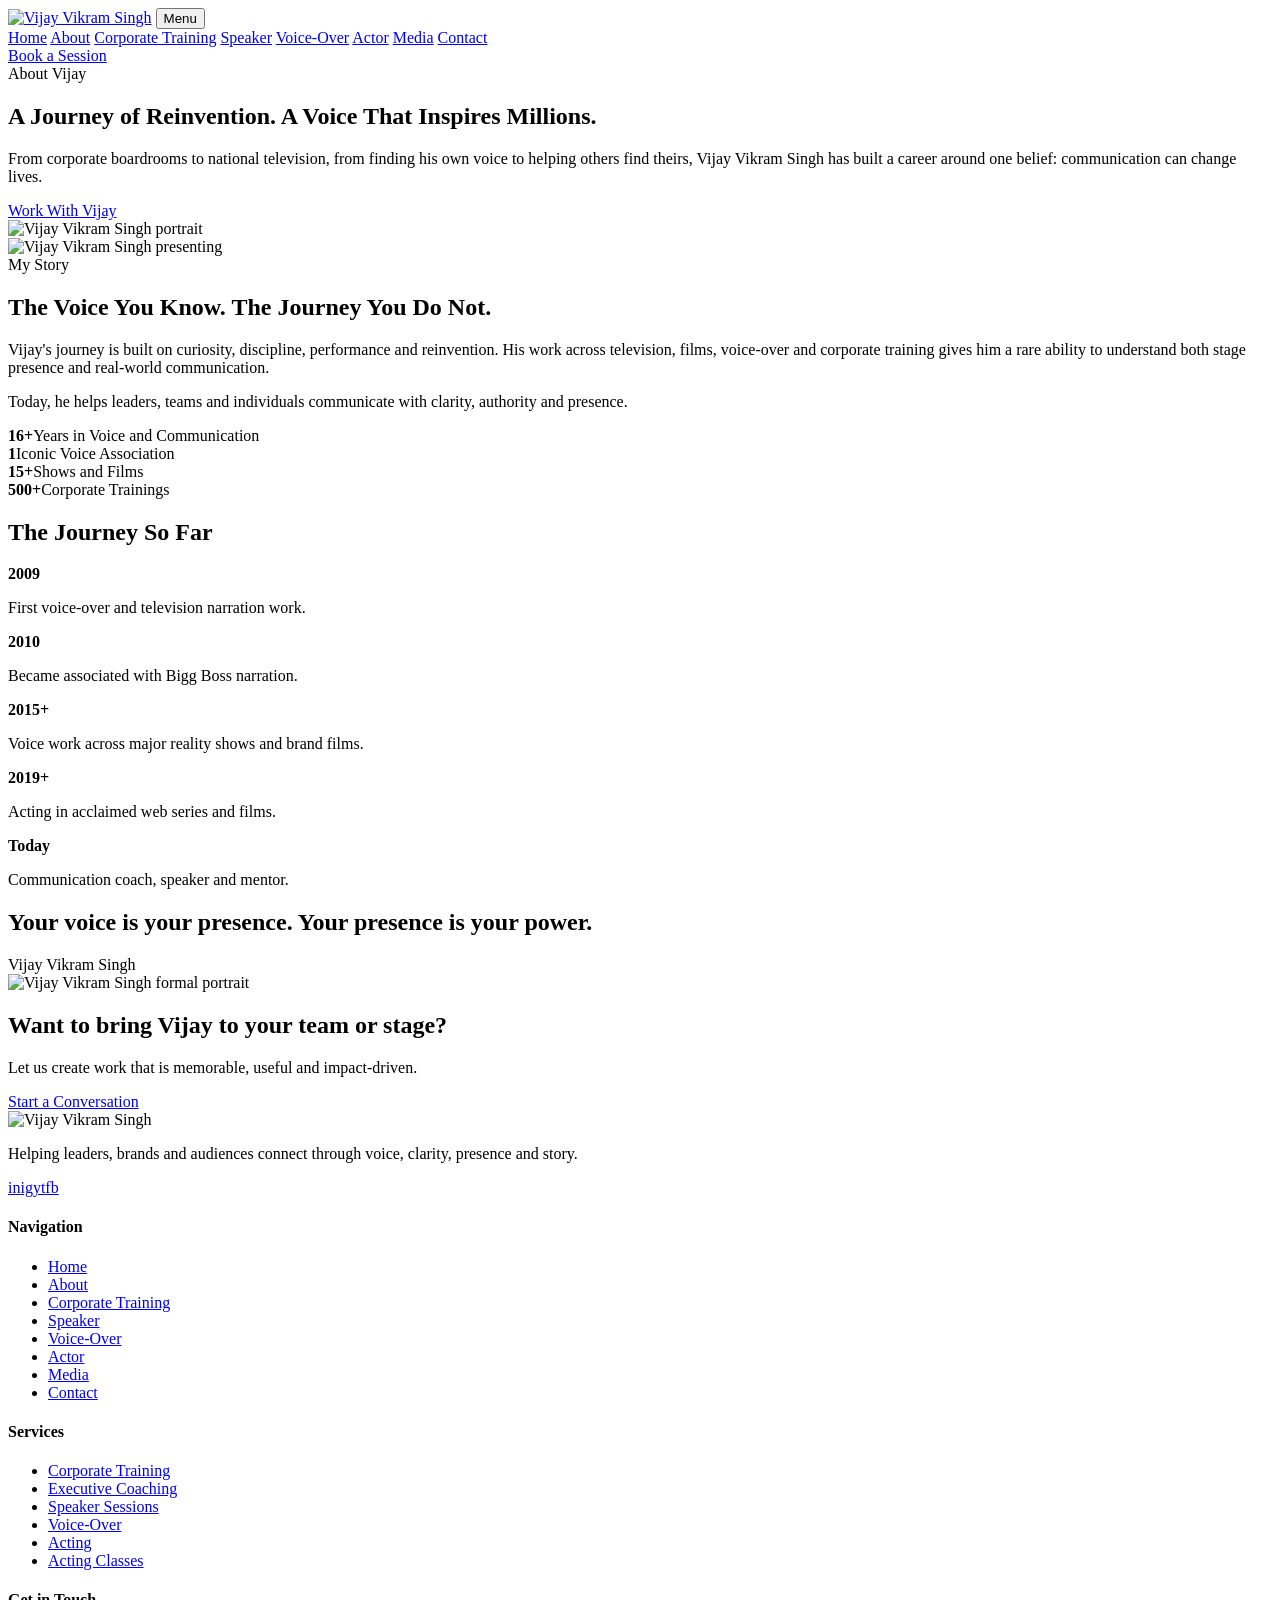
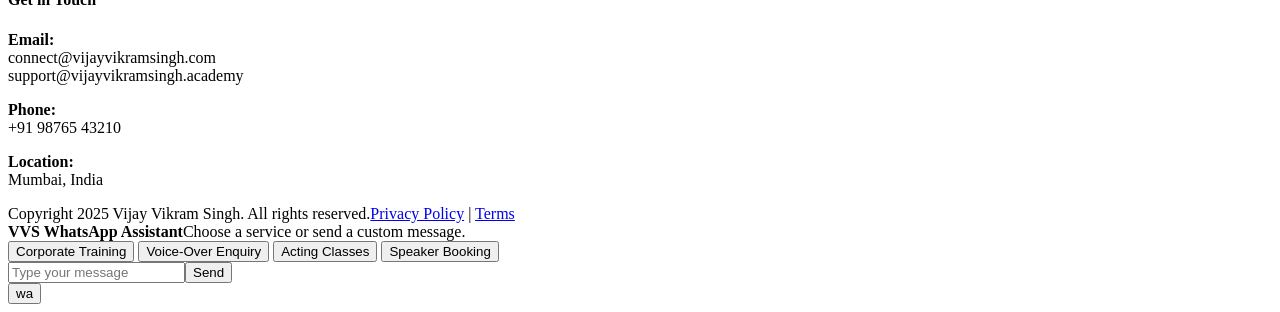
==== about.html @ 53b42861 "Add files via upload" ====
<!doctype html>
<html lang="en">
<head>
  <meta charset="utf-8">
  <meta name="viewport" content="width=device-width, initial-scale=1">
  <title>About Vijay Vikram Singh - Voice, Actor and Communication Coach</title>
  <meta name="description" content="A journey of reinvention, voice, communication and performance.">
  <meta name="theme-color" content="#090909">
  <link rel="preconnect" href="https://fonts.googleapis.com">
  <link rel="preconnect" href="https://fonts.gstatic.com" crossorigin>
  <link href="https://fonts.googleapis.com/css2?family=Inter:wght@400;500;700;800;900&family=Playfair+Display:wght@600;700;800&display=swap" rel="stylesheet">
  <link rel="stylesheet" href="assets/css/styles.css">
  <script type="application/ld+json">
  {
    "@context": "https://schema.org",
    "@type": "Person",
    "name": "Vijay Vikram Singh",
    "url": "https://www.vijayvikramsingh.com/",
    "jobTitle": "Narrator, Actor, Speaker and Communication Coach",
    "sameAs": []
  }
  </script>
</head>
<body>
<header class="site-header">
  <div class="container nav-wrap">
    <a href="index.html" class="logo" aria-label="Vijay Vikram Singh home"><img src="assets/images/logo-vvs.svg" alt="Vijay Vikram Singh"></a>
    <button class="menu-toggle" type="button" aria-label="Open menu">Menu</button>
    <nav class="nav" aria-label="Primary navigation">
      <a href="index.html">Home</a>
<a href="about.html" class="active">About</a>
<a href="training.html">Corporate Training</a>
<a href="speaker.html">Speaker</a>
<a href="voice-over.html">Voice-Over</a>
<a href="Actor.html">Actor</a>
<a href="media.html">Media</a>
<a href="contact.html">Contact</a>
    </nav>
    <a class="header-cta" href="contact.html">Book a Session</a>
  </div>
</header>
<section class="hero">
  <div class="container hero-grid">
    <div class="hero-copy">
      <div class="eyebrow">About Vijay</div>
      <h1>A Journey of Reinvention. <span class="gold">A Voice That Inspires Millions.</span></h1>
      <p>From corporate boardrooms to national television, from finding his own voice to helping others find theirs, Vijay Vikram Singh has built a career around one belief: communication can change lives.</p>
      <div class="cta-row"><a class="btn btn-primary" href="contact.html#leadForm">Work With Vijay</a></div>
    </div>
    <div class="hero-image"><img src="assets/images/hero-vijay.webp" alt="Vijay Vikram Singh portrait"></div>
  </div>
</section>
<section class="ivory"><div class="container split"><div class="card-image"><img src="assets/images/original-presenting.webp" alt="Vijay Vikram Singh presenting"></div><div><div class="eyebrow">My Story</div><h2 class="section-title">The Voice You Know. The Journey You Do Not.</h2><p>Vijay's journey is built on curiosity, discipline, performance and reinvention. His work across television, films, voice-over and corporate training gives him a rare ability to understand both stage presence and real-world communication.</p><p>Today, he helps leaders, teams and individuals communicate with clarity, authority and presence.</p></div></div></section>
<section class="stats"><div class="container stat-grid"><div class="stat"><strong>16+</strong><span>Years in Voice and Communication</span></div><div class="stat"><strong>1</strong><span>Iconic Voice Association</span></div><div class="stat"><strong>15+</strong><span>Shows and Films</span></div><div class="stat"><strong>500+</strong><span>Corporate Trainings</span></div></div></section>
<section class="ivory timeline"><div class="container"><div class="section-head"><h2 class="section-title">The Journey So Far</h2></div><div class="timeline-row"><div class="timeline-item"><strong>2009</strong><p>First voice-over and television narration work.</p></div><div class="timeline-item"><strong>2010</strong><p>Became associated with Bigg Boss narration.</p></div><div class="timeline-item"><strong>2015+</strong><p>Voice work across major reality shows and brand films.</p></div><div class="timeline-item"><strong>2019+</strong><p>Acting in acclaimed web series and films.</p></div><div class="timeline-item"><strong>Today</strong><p>Communication coach, speaker and mentor.</p></div></div></div></section>
<section class="dark"><div class="container split"><div><h2 class="section-title">Your voice is your presence. Your presence is your power.</h2><div class="signature">Vijay Vikram Singh</div></div><div class="card-image"><img src="assets/images/original-formal.webp" alt="Vijay Vikram Singh formal portrait"></div></div></section>
<section class="banner-cta"><div class="container banner-inner"><div><h2>Want to bring Vijay to your team or stage?</h2><p>Let us create work that is memorable, useful and impact-driven.</p></div><a class="btn btn-primary" href="contact.html#leadForm">Start a Conversation</a></div></section>
<footer class="footer">
  <div class="container footer-grid">
    <div>
      <img src="assets/images/logo-vvs.svg" alt="Vijay Vikram Singh" style="width:240px">
      <p>Helping leaders, brands and audiences connect through voice, clarity, presence and story.</p>
      <div class="socials">
        <a href="#" aria-label="LinkedIn">in</a><a href="#" aria-label="Instagram">ig</a><a href="#" aria-label="YouTube">yt</a><a href="#" aria-label="Facebook">fb</a>
      </div>
    </div>
    <div>
      <h4>Navigation</h4>
      <ul><li><a href="index.html">Home</a></li><li><a href="about.html">About</a></li><li><a href="training.html">Corporate Training</a></li><li><a href="speaker.html">Speaker</a></li><li><a href="voice-over.html">Voice-Over</a></li><li><a href="Actor.html">Actor</a></li><li><a href="media.html">Media</a></li><li><a href="contact.html">Contact</a></li></ul>
    </div>
    <div>
      <h4>Services</h4>
      <ul><li><a href="training.html">Corporate Training</a></li><li><a href="contact.html#leadForm">Executive Coaching</a></li><li><a href="speaker.html">Speaker Sessions</a></li><li><a href="voice-over.html">Voice-Over</a></li><li><a href="Actor.html">Acting</a></li><li><a href="contact.html#leadForm">Acting Classes</a></li></ul>
    </div>
    <div>
      <h4>Get in Touch</h4>
      <p><strong>Email:</strong><br>connect@vijayvikramsingh.com<br>support@vijayvikramsingh.academy</p>
      <p><strong>Phone:</strong><br>+91 98765 43210</p>
      <p><strong>Location:</strong><br>Mumbai, India</p>
    </div>
  </div>
  <div class="container footer-bottom"><span>Copyright 2025 Vijay Vikram Singh. All rights reserved.</span><span><a href="#">Privacy Policy</a> | <a href="#">Terms</a></span></div>
</footer>
<div class="whatsapp-bot" id="whatsappBot">
  <div class="bot-panel">
    <div class="bot-head"><strong>VVS WhatsApp Assistant</strong><span>Choose a service or send a custom message.</span></div>
    <div class="bot-body">
      <button class="bot-option" data-message="Hi, I want to enquire about Corporate Training with Vijay Vikram Singh.">Corporate Training</button>
      <button class="bot-option" data-message="Hi, I want to enquire about Voice-Over work with Vijay Vikram Singh.">Voice-Over Enquiry</button>
      <button class="bot-option" data-message="Hi, I want to enquire about Acting Classes with Vijay Vikram Singh.">Acting Classes</button>
      <button class="bot-option" data-message="Hi, I want to invite Vijay Vikram Singh as a speaker.">Speaker Booking</button>
      <div class="bot-input"><input id="botMessage" type="text" placeholder="Type your message"><button class="btn btn-primary" id="botSend" type="button">Send</button></div>
    </div>
  </div>
  <button class="bot-float" type="button" aria-label="Open WhatsApp assistant">wa</button>
</div>
<script src="assets/js/main.js"></script>
</body>
</html>
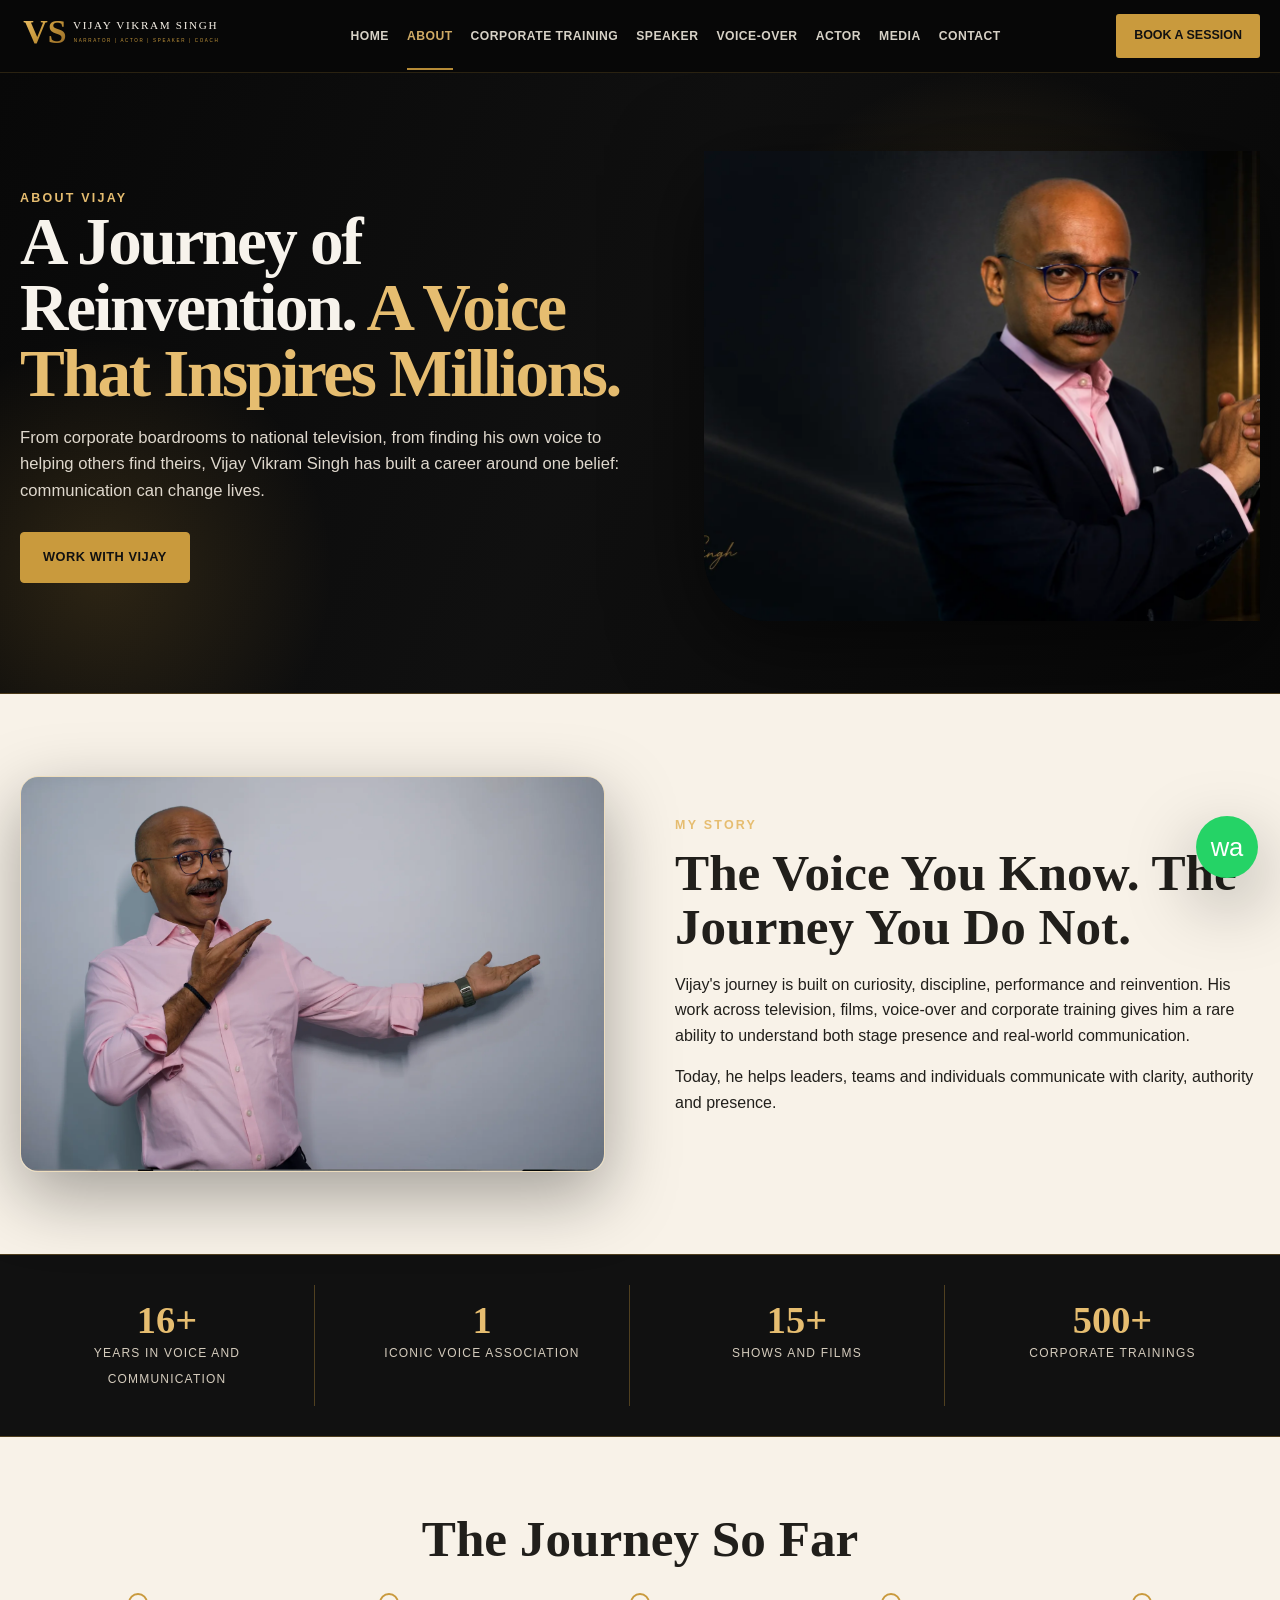
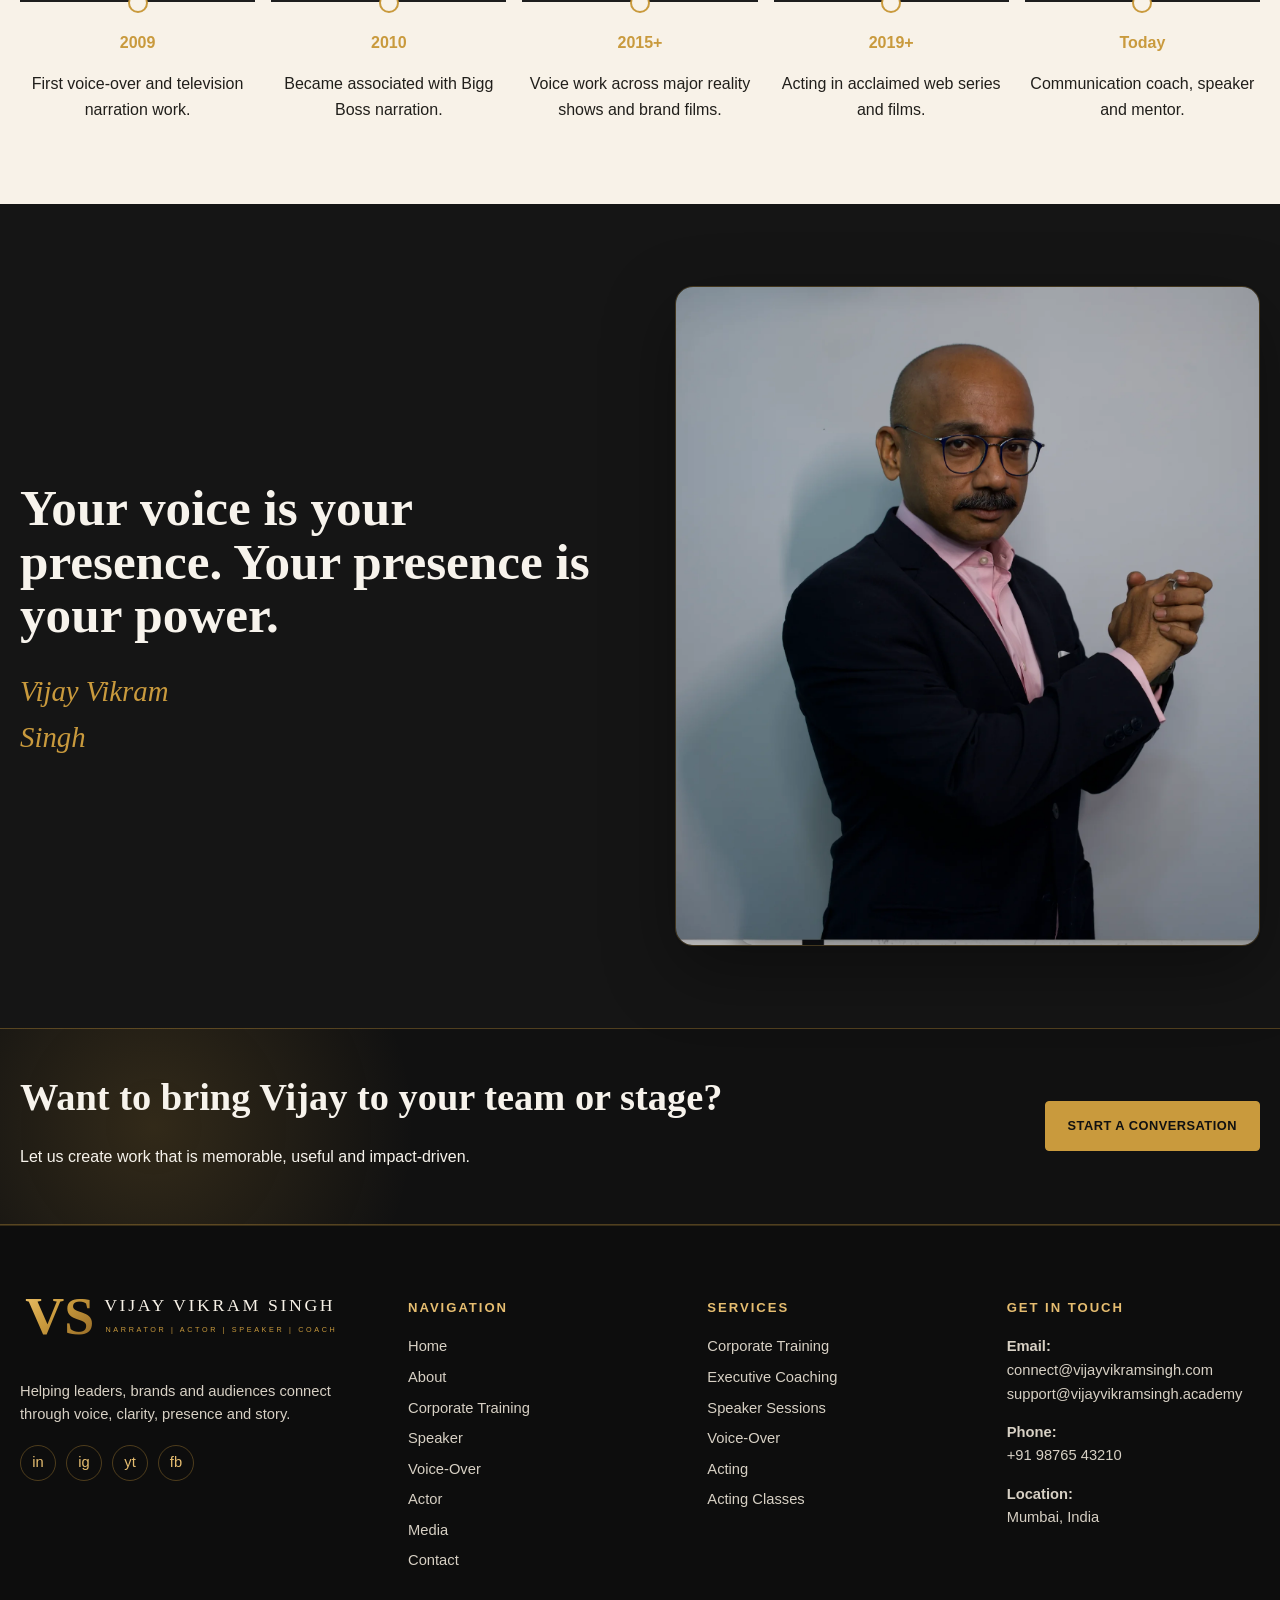
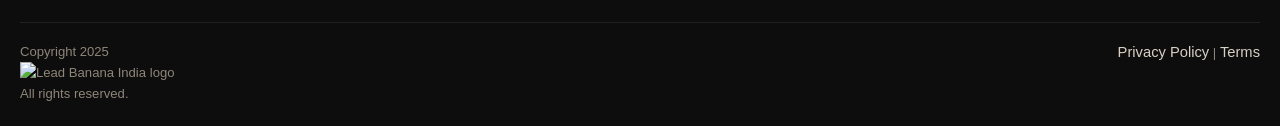
==== commit f05922fd: "Add files via upload" ====
--- a/about.html
+++ b/about.html
@@ -9,6 +9,7 @@
   <link rel="preconnect" href="https://fonts.googleapis.com">
   <link rel="preconnect" href="https://fonts.gstatic.com" crossorigin>
   <link href="https://fonts.googleapis.com/css2?family=Inter:wght@400;500;700;800;900&family=Playfair+Display:wght@600;700;800&display=swap" rel="stylesheet">
+  <link rel="icon" type="image/svg+xml" href="/assets/images/favicon.svg">
   <link rel="stylesheet" href="assets/css/styles.css">
   <script type="application/ld+json">
   {
@@ -24,7 +25,7 @@
 <body>
 <header class="site-header">
   <div class="container nav-wrap">
-    <a href="index.html" class="logo" aria-label="Vijay Vikram Singh home"><img src="assets/images/logo-vvs.svg" alt="Vijay Vikram Singh"></a>
+    <a href="index.html" class="logo" aria-label="Vijay Vikram Singh home"><img src="/assets/images/logo-vvs.svg" alt="Vijay Vikram Singh logo"></a>
     <button class="menu-toggle" type="button" aria-label="Open menu">Menu</button>
     <nav class="nav" aria-label="Primary navigation">
       <a href="index.html">Home</a>
@@ -58,7 +59,7 @@
 <footer class="footer">
   <div class="container footer-grid">
     <div>
-      <img src="assets/images/logo-vvs.svg" alt="Vijay Vikram Singh" style="width:240px">
+      <img class="footer-logo" src="/assets/images/logo-vvs.svg" alt="Vijay Vikram Singh logo">
       <p>Helping leaders, brands and audiences connect through voice, clarity, presence and story.</p>
       <div class="socials">
         <a href="#" aria-label="LinkedIn">in</a><a href="#" aria-label="Instagram">ig</a><a href="#" aria-label="YouTube">yt</a><a href="#" aria-label="Facebook">fb</a>
@@ -79,7 +80,10 @@
       <p><strong>Location:</strong><br>Mumbai, India</p>
     </div>
   </div>
-  <div class="container footer-bottom"><span>Copyright 2025 Vijay Vikram Singh. All rights reserved.</span><span><a href="#">Privacy Policy</a> | <a href="#">Terms</a></span></div>
+  <div class="container footer-bottom">
+    <span class="copyright-line">Copyright 2025 <img class="lead-banana-logo" src="/assets/images/lead-banana-india-logo.png" alt="Lead Banana India logo"> All rights reserved.</span>
+    <span><a href="#">Privacy Policy</a> | <a href="#">Terms</a></span>
+  </div>
 </footer>
 <div class="whatsapp-bot" id="whatsappBot">
   <div class="bot-panel">
--- a/assets/css/styles.css
+++ b/assets/css/styles.css
@@ -0,0 +1,316 @@
+:root {
+  --black: #090909;
+  --charcoal: #151515;
+  --charcoal-2: #1e1e1e;
+  --gold: #c99a3d;
+  --gold-light: #e6bd70;
+  --ivory: #f8f2e8;
+  --sand: #eadfcd;
+  --muted: #bcb4a7;
+  --text: #f7f3ec;
+  --ink: #211f1b;
+  --line: rgba(201, 154, 61, 0.34);
+  --shadow: 0 24px 70px rgba(0, 0, 0, 0.35);
+  --radius: 18px;
+  --max: 1180px;
+}
+
+* { box-sizing: border-box; }
+html { scroll-behavior: smooth; }
+body {
+  margin: 0;
+  font-family: Inter, Manrope, Arial, sans-serif;
+  color: var(--text);
+  background: var(--black);
+  line-height: 1.6;
+}
+a { color: inherit; text-decoration: none; }
+img { max-width: 100%; display: block; }
+button, input, select, textarea { font: inherit; }
+
+.container { width: min(var(--max), calc(100% - 40px)); margin: 0 auto; }
+.serif { font-family: Playfair Display, Georgia, serif; }
+.gold { color: var(--gold-light); }
+.eyebrow {
+  color: var(--gold-light);
+  text-transform: uppercase;
+  letter-spacing: .18em;
+  font-size: .78rem;
+  font-weight: 800;
+}
+.section-title {
+  font-family: Playfair Display, Georgia, serif;
+  font-size: clamp(2rem, 4vw, 4rem);
+  line-height: 1.05;
+  margin: 10px 0 18px;
+}
+.lead { font-size: 1.05rem; color: #dfd8cd; max-width: 650px; }
+.dark { background: var(--charcoal); }
+.ivory { background: var(--ivory); color: var(--ink); }
+.ivory .lead { color: #575046; }
+.divider { width: 86px; height: 2px; background: var(--gold); margin: 18px 0; }
+
+.site-header {
+  position: sticky;
+  top: 0;
+  z-index: 50;
+  background: rgba(8, 8, 8, .92);
+  backdrop-filter: blur(16px);
+  border-bottom: 1px solid rgba(201, 154, 61, .18);
+}
+.nav-wrap { display: flex; align-items: center; justify-content: space-between; gap: 24px; min-height: 78px; }
+.logo img { width: 230px; height: auto; }
+.nav { display: flex; align-items: center; gap: 22px; font-size: .78rem; font-weight: 800; text-transform: uppercase; letter-spacing: .04em; }
+.nav a { color: #eee8dc; opacity: .9; padding: 28px 0 23px; border-bottom: 2px solid transparent; }
+.nav a:hover, .nav a.active { color: var(--gold-light); border-color: var(--gold); }
+.header-cta { display: inline-flex; align-items: center; gap: 8px; padding: 12px 18px; background: var(--gold); color: #111; font-weight: 900; border-radius: 3px; text-transform: uppercase; font-size: .78rem; }
+.menu-toggle { display: none; background: transparent; color: var(--gold-light); border: 1px solid var(--line); padding: 10px 12px; }
+
+.hero {
+  position: relative;
+  overflow: hidden;
+  background:
+    radial-gradient(circle at 78% 42%, rgba(201,154,61,.22), transparent 25%),
+    linear-gradient(115deg, #080808 0%, #101010 48%, #080808 100%);
+  border-bottom: 1px solid var(--line);
+}
+.hero::before {
+  content: "";
+  position: absolute;
+  inset: 0;
+  background: radial-gradient(circle at 8% 80%, rgba(201,154,61,.18), transparent 18%);
+  pointer-events: none;
+}
+.hero-grid { position: relative; display: grid; grid-template-columns: 1.02fr .98fr; gap: 40px; align-items: center; min-height: 610px; padding: 70px 0 42px; }
+.hero-copy h1 { font-family: Playfair Display, Georgia, serif; font-size: clamp(3rem, 6vw, 6.1rem); line-height: .98; margin: 0 0 18px; letter-spacing: -.03em; }
+.hero-copy p { color: #dfd8cd; max-width: 610px; }
+.hero-image { align-self: end; }
+.hero-image img { width: 100%; border-radius: 0 0 0 70px; filter: drop-shadow(0 24px 45px rgba(0,0,0,.55)); }
+.cta-row { display: flex; gap: 16px; flex-wrap: wrap; margin-top: 28px; }
+.btn { display: inline-flex; align-items: center; gap: 10px; padding: 14px 22px; border-radius: 4px; border: 1px solid var(--gold); text-transform: uppercase; font-weight: 900; letter-spacing: .04em; font-size: .8rem; cursor: pointer; }
+.btn-primary { background: var(--gold); color: #111; }
+.btn-secondary { color: var(--text); background: rgba(0,0,0,.2); }
+.btn-dark { background: #111; color: #fff; }
+
+.recognition { border-top: 1px solid rgba(201,154,61,.25); border-bottom: 1px solid rgba(201,154,61,.25); background: #141414; }
+.recognition .container { display: flex; align-items: center; justify-content: space-between; gap: 28px; min-height: 62px; flex-wrap: wrap; }
+.recognition span { color: var(--gold-light); text-transform: uppercase; letter-spacing: .15em; font-size: .76rem; font-weight: 900; }
+.recognition a, .recognition b { color: #f6efe3; font-family: Playfair Display, Georgia, serif; font-size: 1rem; }
+
+.split { display: grid; grid-template-columns: 1fr 1fr; gap: 70px; align-items: center; padding: 82px 0; }
+.card-image { position: relative; border-radius: var(--radius); overflow: hidden; box-shadow: var(--shadow); border: 1px solid rgba(201,154,61,.25); }
+.card-image.soft { box-shadow: none; border: 0; }
+.signature { width: 220px; margin-top: 26px; color: var(--gold); font-family: Playfair Display, Georgia, serif; font-style: italic; font-size: 1.8rem; }
+
+.service-section { padding: 70px 0; background: #121212; }
+.section-head { text-align: center; margin-bottom: 34px; }
+.cards { display: grid; grid-template-columns: repeat(5, 1fr); gap: 16px; }
+.card {
+  background: #1b1b1b;
+  border: 1px solid var(--line);
+  padding: 26px 20px;
+  border-radius: 8px;
+  min-height: 190px;
+  transition: transform .2s ease, border-color .2s ease;
+}
+.card:hover { transform: translateY(-4px); border-color: var(--gold); }
+.icon { font-size: 2rem; color: var(--gold-light); margin-bottom: 14px; }
+.card h3 { font-family: Playfair Display, Georgia, serif; margin: 0 0 8px; font-size: 1.35rem; }
+.card p { color: #d7d0c4; margin: 0; font-size: .94rem; }
+.card.iv { background: rgba(255,255,255,.65); color: var(--ink); }
+.card.iv p { color: #60584e; }
+
+.stats { padding: 30px 0; background: #111; border-top: 1px solid var(--line); border-bottom: 1px solid var(--line); }
+.stat-grid { display: grid; grid-template-columns: repeat(4, 1fr); gap: 20px; }
+.stat { text-align: center; padding: 16px; border-right: 1px solid var(--line); }
+.stat:last-child { border-right: 0; }
+.stat strong { display: block; color: var(--gold-light); font-family: Playfair Display, Georgia, serif; font-size: 2.4rem; line-height: 1; }
+.stat span { text-transform: uppercase; color: #d5ccbd; font-size: .75rem; letter-spacing: .1em; }
+
+.media-grid { display: grid; grid-template-columns: repeat(3, 1fr); gap: 20px; }
+.video-card, .resource-card, .testimonial {
+  border: 1px solid var(--line);
+  border-radius: 10px;
+  padding: 24px;
+  background: rgba(20,20,20,.92);
+}
+.video-thumb { height: 160px; border-radius: 9px; background: linear-gradient(135deg, #1b1b1b, #5d3b13); display: flex; align-items: center; justify-content: center; color: var(--gold-light); font-size: 2.8rem; margin-bottom: 12px; }
+.testimonials { padding: 65px 0; }
+.test-grid { display: grid; grid-template-columns: repeat(3, 1fr); gap: 20px; }
+.quote { color: var(--gold-light); font-size: 2.4rem; line-height: .7; }
+
+.banner-cta { padding: 38px 0; background: radial-gradient(circle at 12% 50%, rgba(201,154,61,.18), transparent 23%), #111; border-top: 1px solid var(--line); border-bottom: 1px solid var(--line); }
+.banner-inner { display: flex; justify-content: space-between; gap: 24px; align-items: center; }
+.banner-inner h2 { font-family: Playfair Display, Georgia, serif; font-size: clamp(1.8rem, 3vw, 3.2rem); margin: 0; }
+
+.footer { background: #0d0d0d; border-top: 1px solid rgba(201,154,61,.22); padding: 54px 0 22px; }
+.footer-grid { display: grid; grid-template-columns: 1.35fr 1fr 1fr 1fr; gap: 46px; }
+.footer h4 { color: var(--gold-light); text-transform: uppercase; letter-spacing: .15em; font-size: .82rem; }
+.footer a, .footer p, .footer li { color: #d7d0c4; font-size: .92rem; }
+.footer ul { list-style: none; padding: 0; margin: 0; }
+.footer li { margin: 7px 0; }
+.socials { display: flex; gap: 10px; margin-top: 18px; }
+.socials a { width: 36px; height: 36px; display: grid; place-items: center; border-radius: 999px; border: 1px solid var(--line); color: var(--gold-light); }
+.footer-bottom { border-top: 1px solid rgba(255,255,255,.08); margin-top: 42px; padding-top: 18px; display: flex; justify-content: space-between; color: #8e8679; font-size: .82rem; }
+
+.timeline { padding: 65px 0; }
+.timeline-row { display: grid; grid-template-columns: repeat(5, 1fr); gap: 16px; position: relative; }
+.timeline-item { text-align: center; padding-top: 28px; border-top: 2px solid #1e1e1e; position: relative; }
+.timeline-item::before { content: ""; width: 16px; height: 16px; border: 2px solid var(--gold); border-radius: 50%; background: var(--ivory); position: absolute; top: -9px; left: 50%; transform: translateX(-50%); }
+.timeline-item strong { color: var(--gold); display: block; }
+
+.form-section { padding: 70px 0; }
+.contact-layout { display: grid; grid-template-columns: minmax(0, 1.7fr) .8fr; gap: 28px; }
+.form-card { background: rgba(255,255,255,.76); border: 1px solid rgba(201,154,61,.35); border-radius: 12px; padding: 30px; color: var(--ink); }
+.form-grid { display: grid; grid-template-columns: repeat(3, 1fr); gap: 18px; }
+.field-full { grid-column: 1 / -1; }
+label { display: block; font-weight: 800; font-size: .82rem; margin-bottom: 6px; color: #332c22; }
+input, select, textarea {
+  width: 100%;
+  border: 1px solid rgba(201,154,61,.35);
+  border-radius: 6px;
+  padding: 12px 13px;
+  background: rgba(255,255,255,.82);
+  color: #191919;
+  outline: none;
+}
+input:focus, select:focus, textarea:focus { border-color: var(--gold); box-shadow: 0 0 0 3px rgba(201,154,61,.14); }
+textarea { min-height: 120px; resize: vertical; }
+.checks { display: grid; grid-template-columns: repeat(4, 1fr); gap: 12px; margin: 18px 0; }
+.checks label { display: flex; gap: 8px; align-items: center; font-weight: 700; }
+.checks input { width: auto; }
+.contact-card { background: #161616; border: 1px solid var(--line); border-radius: 12px; padding: 30px; height: fit-content; }
+.contact-item { padding: 18px 0; border-bottom: 1px solid rgba(255,255,255,.08); }
+.contact-item:last-child { border-bottom: 0; }
+.contact-item strong { color: var(--gold-light); display: block; font-family: Playfair Display, Georgia, serif; font-size: 1.4rem; }
+.form-note { margin-top: 12px; color: #685f55; font-size: .88rem; }
+.status { margin-top: 14px; font-weight: 800; color: #0d5a24; }
+
+.service-strip { background: #111; border-top: 1px solid var(--line); border-bottom: 1px solid var(--line); }
+.service-strip .container { display: flex; justify-content: space-between; gap: 14px; flex-wrap: wrap; padding: 13px 0; }
+.service-strip a { color: #dfd6c8; font-size: .86rem; text-transform: uppercase; letter-spacing: .04em; }
+
+.whatsapp-bot { position: fixed; right: 22px; bottom: 22px; z-index: 80; }
+.bot-panel { display: none; width: min(350px, calc(100vw - 40px)); background: #141414; border: 1px solid var(--line); border-radius: 16px; box-shadow: var(--shadow); overflow: hidden; margin-bottom: 12px; }
+.bot-panel.open { display: block; }
+.bot-head { padding: 18px; background: linear-gradient(135deg, #111, #33230d); border-bottom: 1px solid var(--line); }
+.bot-head strong { display: block; color: var(--gold-light); }
+.bot-body { padding: 16px; }
+.bot-option { width: 100%; display: block; text-align: left; margin: 8px 0; border: 1px solid var(--line); background: #1d1d1d; color: #fff; padding: 12px; border-radius: 10px; cursor: pointer; }
+.bot-input { display: flex; gap: 8px; margin-top: 12px; }
+.bot-input input { background: #fff; }
+.bot-float { width: 62px; height: 62px; border-radius: 999px; border: 0; background: #25d366; color: #fff; font-size: 1.6rem; box-shadow: var(--shadow); cursor: pointer; }
+
+@media (max-width: 1040px) {
+  .nav { display: none; position: absolute; left: 0; right: 0; top: 78px; background: #090909; padding: 18px 26px; flex-direction: column; align-items: flex-start; border-bottom: 1px solid var(--line); }
+  .nav.open { display: flex; }
+  .nav a { padding: 8px 0; }
+  .menu-toggle { display: block; }
+  .header-cta { display: none; }
+  .hero-grid, .split, .contact-layout { grid-template-columns: 1fr; }
+  .hero-grid { padding-top: 42px; }
+  .hero-image { max-width: 760px; margin: 0 auto; }
+  .cards { grid-template-columns: repeat(2, 1fr); }
+  .media-grid, .test-grid { grid-template-columns: 1fr; }
+  .footer-grid { grid-template-columns: repeat(2, 1fr); }
+  .form-grid { grid-template-columns: 1fr 1fr; }
+}
+@media (max-width: 700px) {
+  .container { width: min(100% - 26px, var(--max)); }
+  .logo img { width: 190px; }
+  .hero-copy h1 { font-size: 3rem; }
+  .cards, .stat-grid, .timeline-row, .footer-grid, .form-grid, .checks { grid-template-columns: 1fr; }
+  .stat { border-right: 0; border-bottom: 1px solid var(--line); }
+  .banner-inner { flex-direction: column; align-items: flex-start; }
+  .footer-bottom { flex-direction: column; gap: 10px; }
+}
+
+/* Desktop layout refinement - added after screenshot review */
+@media (min-width: 1041px) {
+  :root { --max: 1320px; }
+
+  .site-header .nav-wrap {
+    min-height: 72px;
+  }
+
+  .logo img {
+    width: 215px;
+  }
+
+  .nav {
+    gap: 18px;
+    font-size: .76rem;
+  }
+
+  .nav a {
+    padding: 25px 0 21px;
+  }
+
+  .hero {
+    min-height: auto;
+  }
+
+  .hero-grid {
+    grid-template-columns: minmax(590px, 1.05fr) minmax(500px, .95fr);
+    gap: 70px;
+    min-height: 620px;
+    padding: 64px 0 58px;
+    align-items: center;
+  }
+
+  .hero-copy {
+    max-width: 760px;
+  }
+
+  .hero-copy h1 {
+    font-size: clamp(4.2rem, 5vw, 5.35rem);
+    line-height: .98;
+    max-width: 760px;
+    letter-spacing: -.035em;
+  }
+
+  .hero-copy p {
+    max-width: 620px;
+    font-size: 1.04rem;
+  }
+
+  .hero-image {
+    align-self: center;
+    justify-self: end;
+    width: 100%;
+  }
+
+  .hero-image img {
+    width: min(100%, 640px);
+    height: 470px;
+    object-fit: cover;
+    object-position: 68% center;
+    border-radius: 0 0 0 64px;
+  }
+}
+
+@media (min-width: 1041px) and (max-width: 1240px) {
+  :root { --max: 1120px; }
+
+  .hero-grid {
+    grid-template-columns: 1fr .9fr;
+    gap: 42px;
+  }
+
+  .hero-copy h1 {
+    font-size: clamp(3.6rem, 4.5vw, 4.45rem);
+  }
+
+  .hero-image img {
+    height: 420px;
+  }
+
+  .nav {
+    gap: 13px;
+    font-size: .70rem;
+  }
+
+  .logo img {
+    width: 190px;
+  }
+}
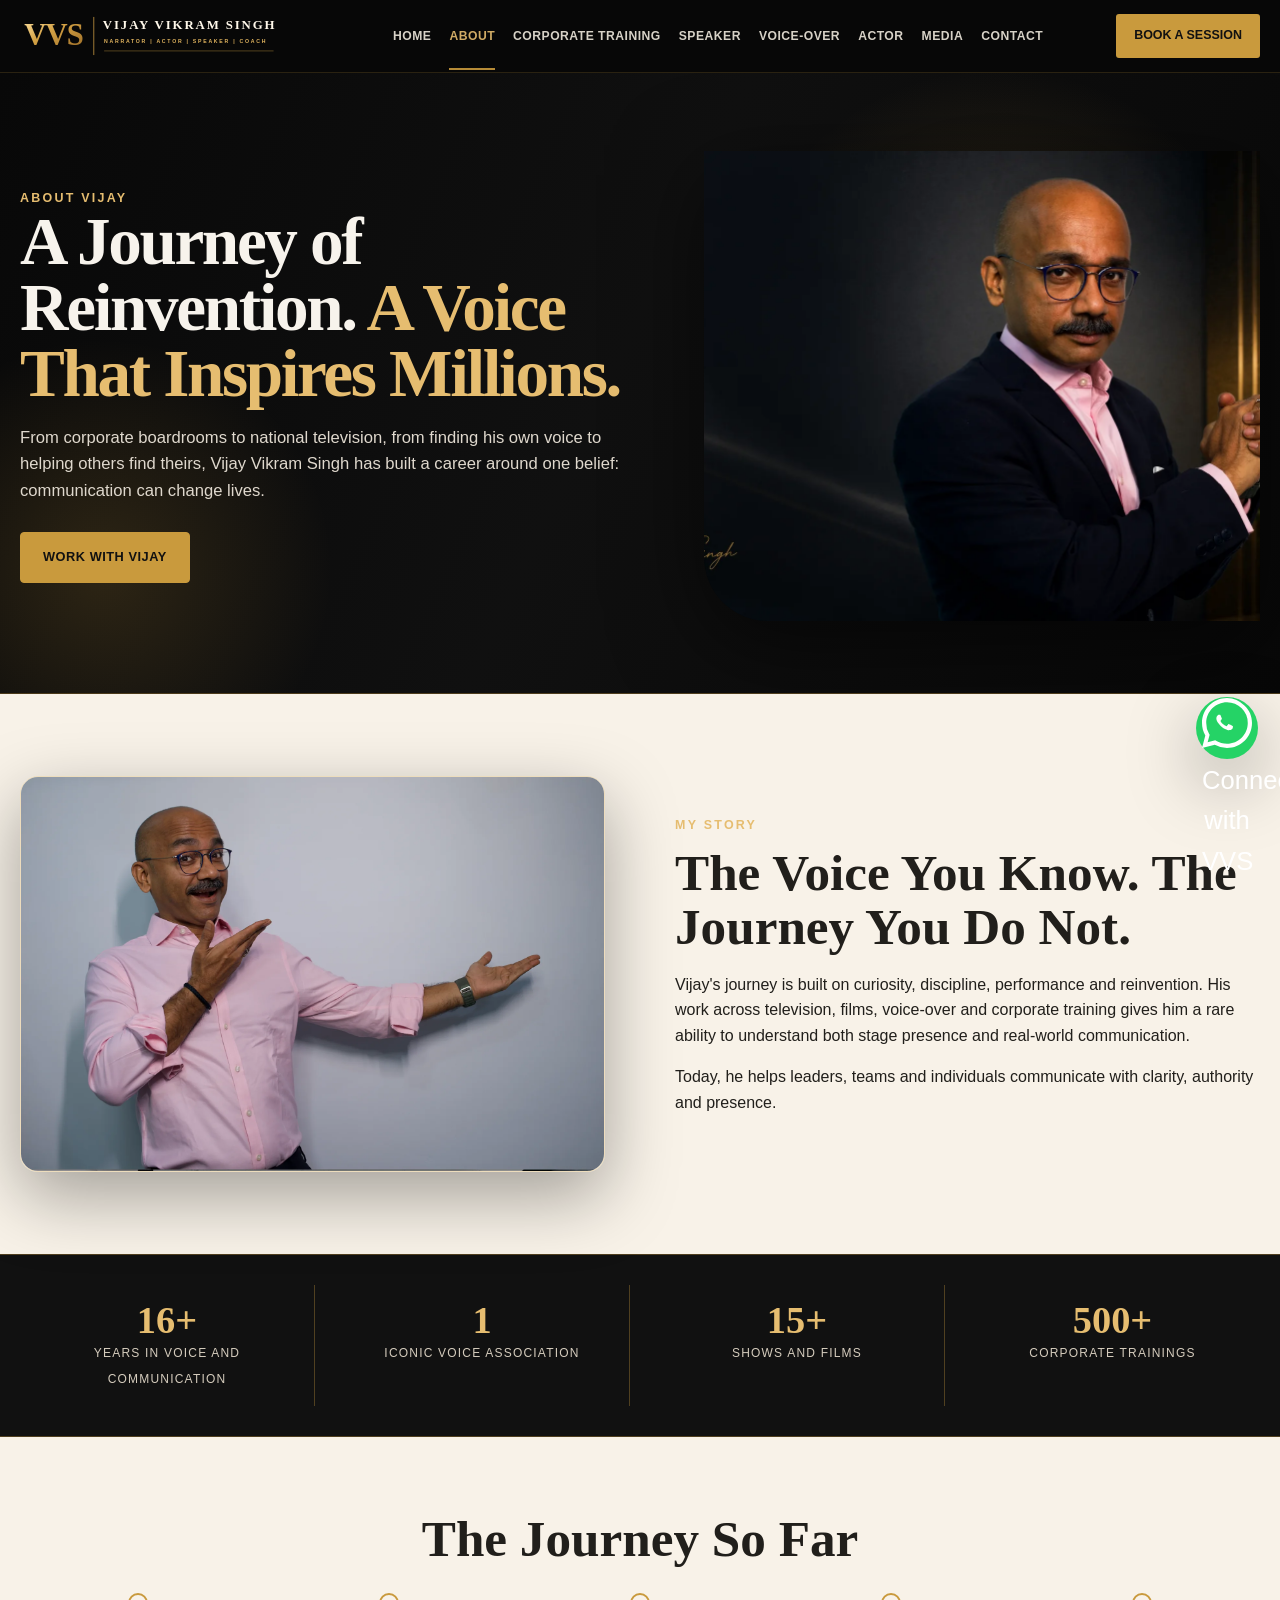
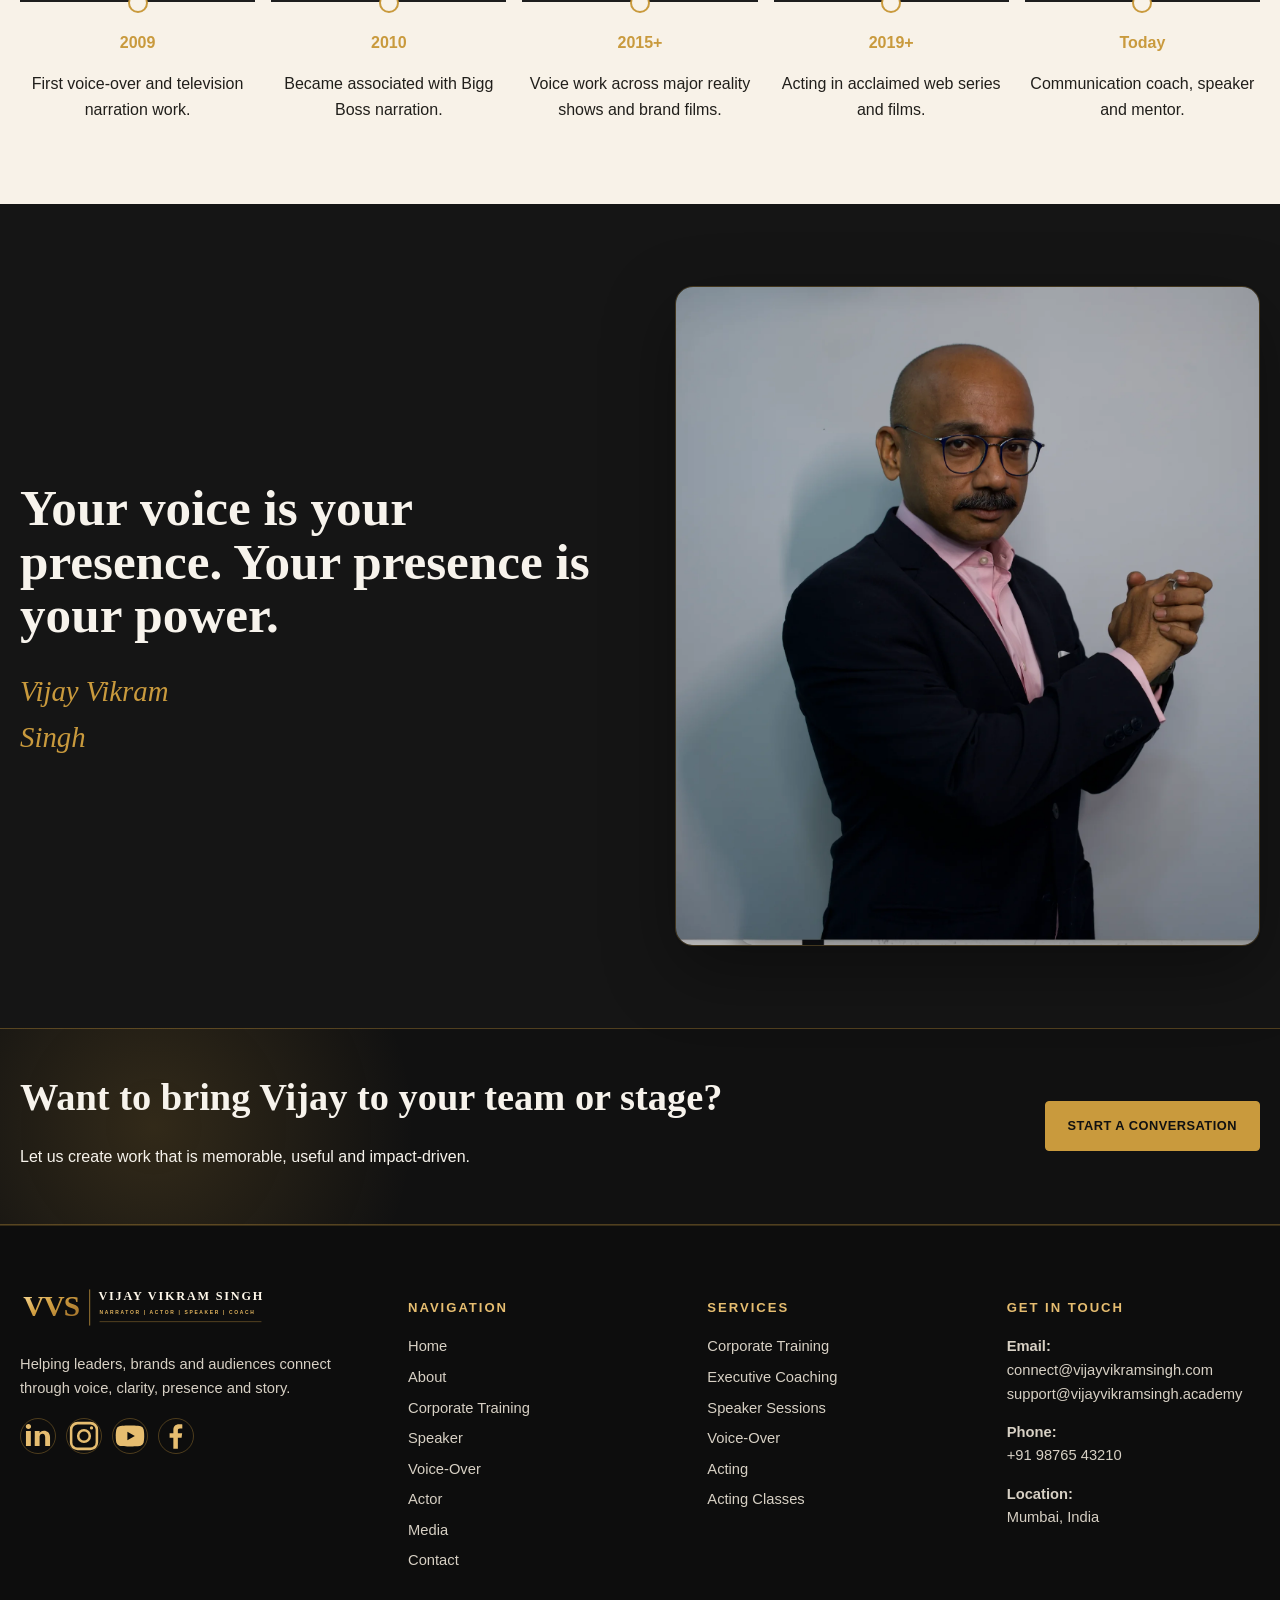
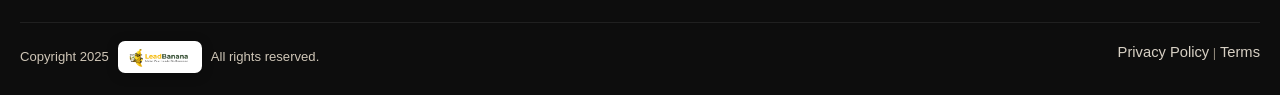
==== commit de3e2284: "Add files via upload" ====
--- a/about.html
+++ b/about.html
@@ -61,9 +61,13 @@
     <div>
       <img class="footer-logo" src="/assets/images/logo-vvs.svg" alt="Vijay Vikram Singh logo">
       <p>Helping leaders, brands and audiences connect through voice, clarity, presence and story.</p>
-      <div class="socials">
-        <a href="#" aria-label="LinkedIn">in</a><a href="#" aria-label="Instagram">ig</a><a href="#" aria-label="YouTube">yt</a><a href="#" aria-label="Facebook">fb</a>
-      </div>
+      
+<div class="socials">
+  <a href="#" aria-label="LinkedIn" title="LinkedIn"><svg viewBox="0 0 24 24" aria-hidden="true"><path d="M6.94 8.5V19H3.5V8.5h3.44ZM5.22 7.06c-1.1 0-1.84-.77-1.84-1.73 0-.98.76-1.73 1.88-1.73s1.83.75 1.85 1.73c0 .96-.74 1.73-1.89 1.73Zm15.28 5.52V19h-3.43v-6.03c0-1.52-.54-2.56-1.9-2.56-1.03 0-1.65.7-1.92 1.38-.1.24-.12.58-.12.92V19H9.7s.05-9.57 0-10.5h3.43v1.49c.46-.7 1.28-1.69 3.11-1.69 2.27 0 4.26 1.48 4.26 4.67Z" fill="currentColor"/></svg></a>
+  <a href="#" aria-label="Instagram" title="Instagram"><svg viewBox="0 0 24 24" aria-hidden="true"><path d="M7.5 2h9A5.5 5.5 0 0 1 22 7.5v9a5.5 5.5 0 0 1-5.5 5.5h-9A5.5 5.5 0 0 1 2 16.5v-9A5.5 5.5 0 0 1 7.5 2Zm0 1.8A3.7 3.7 0 0 0 3.8 7.5v9a3.7 3.7 0 0 0 3.7 3.7h9a3.7 3.7 0 0 0 3.7-3.7v-9a3.7 3.7 0 0 0-3.7-3.7h-9Zm9.8 1.35a1.15 1.15 0 1 1 0 2.3 1.15 1.15 0 0 1 0-2.3ZM12 7a5 5 0 1 1 0 10 5 5 0 0 1 0-10Zm0 1.8A3.2 3.2 0 1 0 12 15.2 3.2 3.2 0 0 0 12 8.8Z" fill="currentColor"/></svg></a>
+  <a href="#" aria-label="YouTube" title="YouTube"><svg viewBox="0 0 24 24" aria-hidden="true"><path d="M21.58 7.19a2.9 2.9 0 0 0-2.04-2.05C17.74 4.66 12 4.66 12 4.66s-5.74 0-7.54.48A2.9 2.9 0 0 0 2.42 7.2C1.95 9 1.95 12 1.95 12s0 3 .47 4.8a2.9 2.9 0 0 0 2.04 2.05c1.8.48 7.54.48 7.54.48s5.74 0 7.54-.48a2.9 2.9 0 0 0 2.04-2.05c.47-1.8.47-4.8.47-4.8s0-3-.47-4.8ZM10.16 15.02V8.98L15.4 12l-5.24 3.02Z" fill="currentColor"/></svg></a>
+  <a href="#" aria-label="Facebook" title="Facebook"><svg viewBox="0 0 24 24" aria-hidden="true"><path d="M13.32 21v-7.84h2.63l.39-3.06h-3.02V8.14c0-.89.25-1.49 1.52-1.49h1.62V3.9c-.28-.04-1.24-.12-2.37-.12-2.35 0-3.96 1.44-3.96 4.08v2.24H7.48v3.06h2.65V21h3.19Z" fill="currentColor"/></svg></a>
+</div>
     </div>
     <div>
       <h4>Navigation</h4>
@@ -81,10 +85,11 @@
     </div>
   </div>
   <div class="container footer-bottom">
-    <span class="copyright-line">Copyright 2025 <img class="lead-banana-logo" src="/assets/images/lead-banana-india-logo.png" alt="Lead Banana India logo"> All rights reserved.</span>
+    <span class="copyright-line">Copyright 2025 <a class="lead-banana-link" href="https://www.leadbanana.in" target="_blank" rel="noopener"><img class="lead-banana-logo" src="/assets/images/lead-banana-india-logo.png" alt="Lead Banana India logo"></a> All rights reserved.</span>
     <span><a href="#">Privacy Policy</a> | <a href="#">Terms</a></span>
   </div>
 </footer>
+
 <div class="whatsapp-bot" id="whatsappBot">
   <div class="bot-panel">
     <div class="bot-head"><strong>VVS WhatsApp Assistant</strong><span>Choose a service or send a custom message.</span></div>
@@ -95,8 +100,15 @@
       <button class="bot-option" data-message="Hi, I want to invite Vijay Vikram Singh as a speaker.">Speaker Booking</button>
       <div class="bot-input"><input id="botMessage" type="text" placeholder="Type your message"><button class="btn btn-primary" id="botSend" type="button">Send</button></div>
     </div>
+    <a class="bot-powered" href="https://www.leadbanana.in" target="_blank" rel="noopener">
+      <span>Powered by</span>
+      <img src="/assets/images/lead-banana-india-logo.png" alt="Lead Banana India">
+    </a>
   </div>
-  <button class="bot-float" type="button" aria-label="Open WhatsApp assistant">wa</button>
+  <button class="bot-float" type="button" aria-label="Connect with VVS on WhatsApp">
+    <span class="bot-float-icon"><svg viewBox="0 0 32 32" aria-hidden="true"><path fill="currentColor" d="M19.11 17.56c-.26-.13-1.51-.74-1.75-.82-.23-.09-.4-.13-.57.13-.17.26-.65.82-.8.99-.15.17-.3.2-.56.07-.26-.13-1.1-.4-2.09-1.27-.77-.69-1.29-1.54-1.44-1.8-.15-.26-.02-.4.11-.53.12-.12.26-.3.39-.45.13-.15.17-.26.26-.43.09-.17.04-.33-.02-.46-.07-.13-.57-1.38-.78-1.89-.21-.5-.43-.43-.57-.43l-.49-.01c-.17 0-.46.07-.7.33-.24.26-.92.9-.92 2.2 0 1.29.94 2.54 1.07 2.71.13.17 1.85 2.83 4.48 3.97.63.27 1.12.43 1.51.55.63.2 1.2.17 1.65.1.51-.08 1.51-.62 1.73-1.21.21-.59.21-1.1.15-1.21-.07-.1-.24-.16-.5-.29Z"/><path fill="currentColor" d="M27.12 4.86A15.82 15.82 0 0 0 16 0C7.16 0 0 7.16 0 16c0 2.82.74 5.58 2.13 8L0 32l8.21-2.09A15.94 15.94 0 0 0 16 32c8.84 0 16-7.16 16-16 0-4.27-1.66-8.29-4.88-11.14ZM16 29.3c-2.48 0-4.91-.67-7.03-1.93l-.5-.3-4.87 1.24 1.3-4.74-.33-.49A13.25 13.25 0 0 1 2.71 16C2.71 8.67 8.67 2.71 16 2.71c3.55 0 6.89 1.38 9.39 3.89a13.2 13.2 0 0 1 3.9 9.39c0 7.34-5.96 13.3-13.29 13.3Z"/></svg></span>
+    <span>Connect with VVS</span>
+  </button>
 </div>
 <script src="assets/js/main.js"></script>
 </body>
--- a/assets/css/styles.css
+++ b/assets/css/styles.css
@@ -314,3 +314,118 @@
     width: 190px;
   }
 }
+
+/* Logo visibility fix - high-contrast VVS wordmark across every page */
+.logo {
+  display: inline-flex;
+  align-items: center;
+  flex: 0 0 auto;
+  line-height: 0;
+}
+.logo img {
+  display: block;
+  width: 255px;
+  max-width: 255px;
+  height: auto;
+  object-fit: contain;
+  opacity: 1;
+  filter: none;
+}
+.footer-logo {
+  display: block;
+  width: 275px !important;
+  max-width: 100%;
+  height: auto;
+  margin-bottom: 18px;
+}
+@media (min-width: 1041px) and (max-width: 1240px) {
+  .logo img { width: 220px; max-width: 220px; }
+}
+@media (max-width: 700px) {
+  .logo img { width: 205px; max-width: 205px; }
+  .footer-logo { width: 230px !important; }
+}
+
+/* Final visibility fixes: header logo, contact card text, Lead Banana copyright */
+.site-header {
+  background: rgba(8, 8, 8, 0.98);
+}
+.nav-wrap {
+  min-height: 84px;
+}
+.logo {
+  min-width: 300px;
+}
+.logo img {
+  width: 300px !important;
+  max-width: 300px !important;
+  min-height: 54px;
+}
+.footer-logo {
+  width: 285px !important;
+}
+.contact-card {
+  color: #f7f1e7 !important;
+  background: linear-gradient(180deg, #171717 0%, #0f0f0f 100%) !important;
+  border-color: rgba(201, 154, 61, 0.42) !important;
+}
+.contact-card p,
+.contact-card a,
+.contact-item p {
+  color: #eee6d8 !important;
+  opacity: 1 !important;
+}
+.contact-card strong,
+.contact-item strong {
+  color: #e6bd70 !important;
+  opacity: 1 !important;
+}
+.contact-item {
+  border-bottom-color: rgba(255, 255, 255, 0.14) !important;
+}
+.copyright-line {
+  display: inline-flex;
+  align-items: center;
+  gap: 9px;
+  flex-wrap: wrap;
+  color: #cfc6b7;
+}
+.lead-banana-logo {
+  display: inline-block;
+  height: 32px;
+  width: auto;
+  max-width: 210px;
+  background: #ffffff;
+  border-radius: 7px;
+  padding: 4px 8px;
+  vertical-align: middle;
+  box-shadow: 0 2px 12px rgba(0, 0, 0, .25);
+}
+@media (max-width: 1040px) {
+  .logo {
+    min-width: 0;
+  }
+  .logo img {
+    width: 240px !important;
+    max-width: 240px !important;
+  }
+}
+@media (max-width: 700px) {
+  .logo img {
+    width: 218px !important;
+    max-width: 218px !important;
+  }
+  .lead-banana-logo {
+    height: 28px;
+    max-width: 180px;
+  }
+}
+@media (min-width: 1041px) and (max-width: 1240px) {
+  .logo {
+    min-width: 240px;
+  }
+  .logo img {
+    width: 240px !important;
+    max-width: 240px !important;
+  }
+}
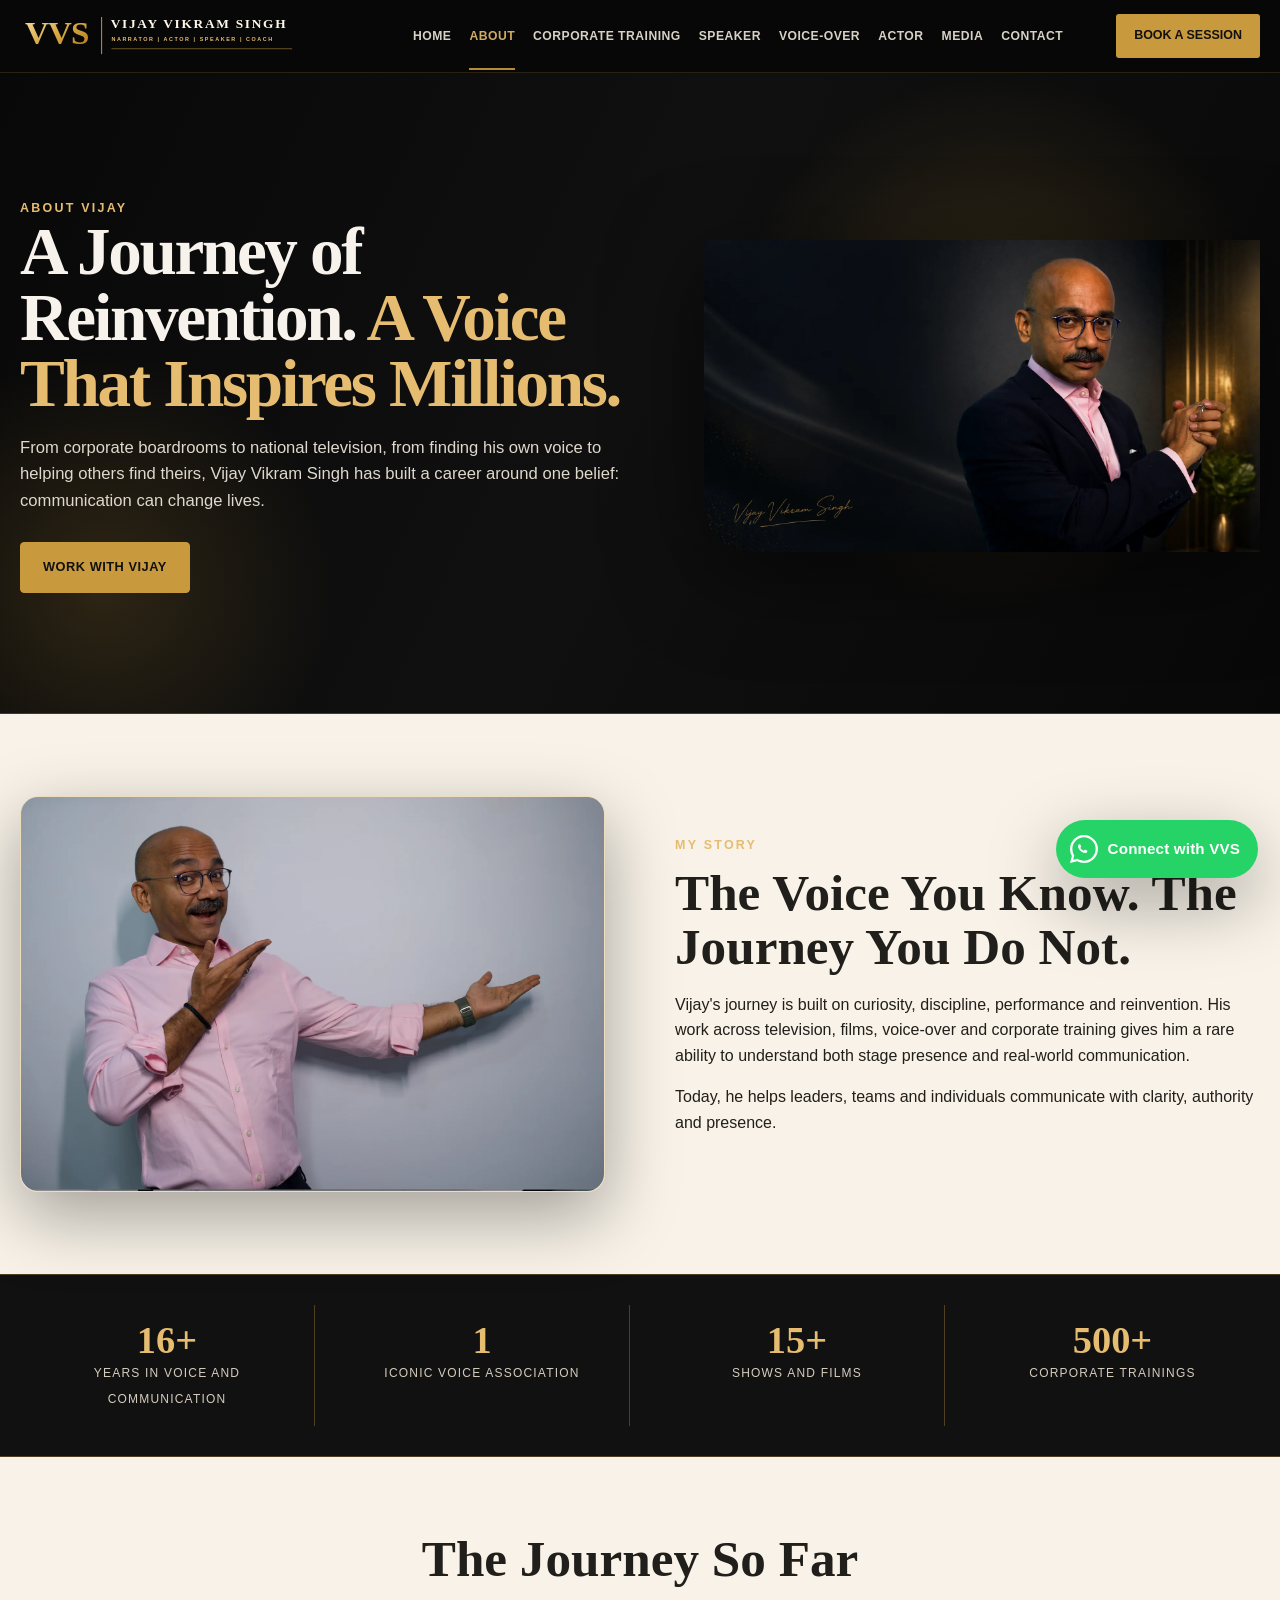
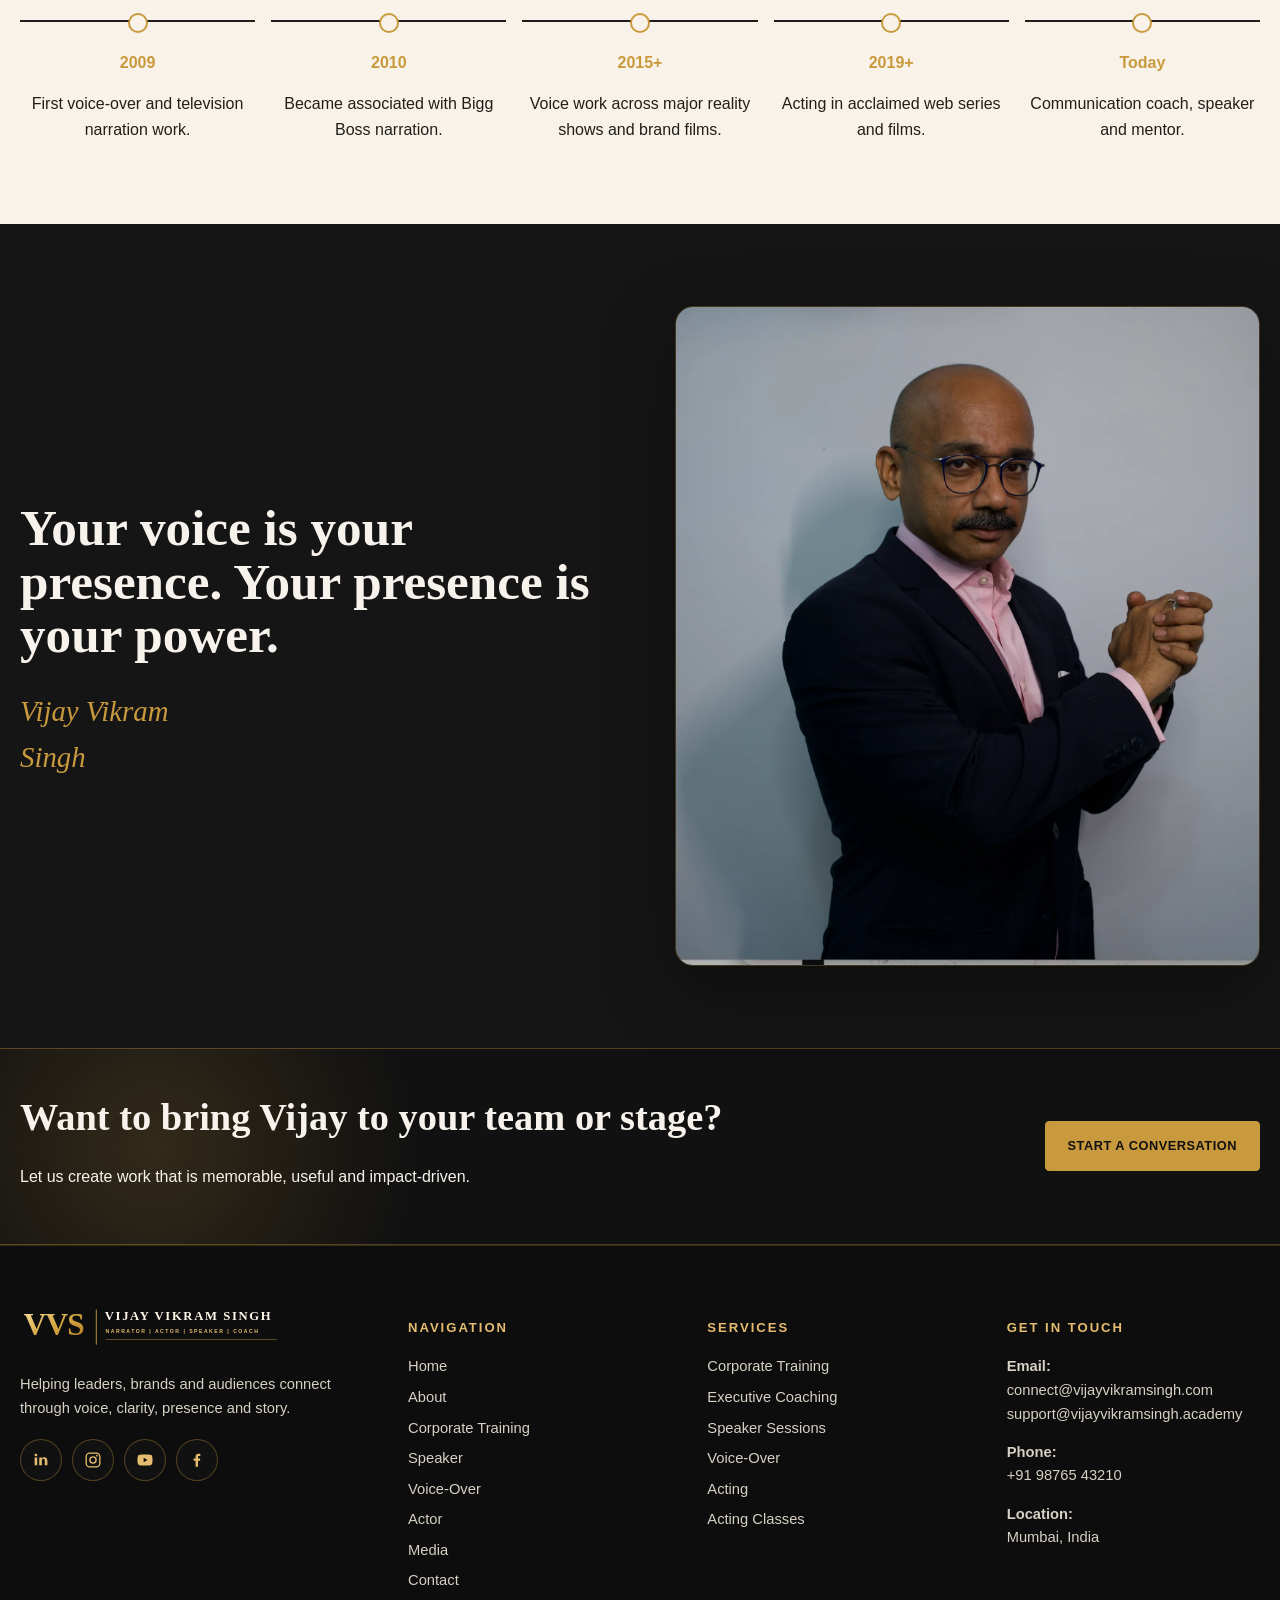
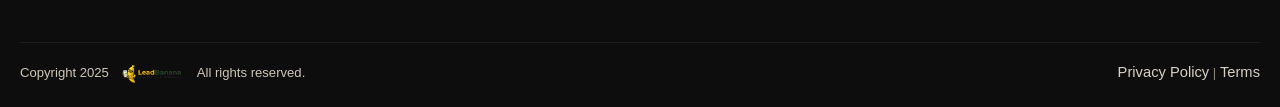
==== commit 82ab273a: "Add files via upload" ====
--- a/about.html
+++ b/about.html
@@ -33,7 +33,7 @@
 <a href="training.html">Corporate Training</a>
 <a href="speaker.html">Speaker</a>
 <a href="voice-over.html">Voice-Over</a>
-<a href="Actor.html">Actor</a>
+<a href="actor.html">Actor</a>
 <a href="media.html">Media</a>
 <a href="contact.html">Contact</a>
     </nav>
@@ -71,11 +71,11 @@
     </div>
     <div>
       <h4>Navigation</h4>
-      <ul><li><a href="index.html">Home</a></li><li><a href="about.html">About</a></li><li><a href="training.html">Corporate Training</a></li><li><a href="speaker.html">Speaker</a></li><li><a href="voice-over.html">Voice-Over</a></li><li><a href="Actor.html">Actor</a></li><li><a href="media.html">Media</a></li><li><a href="contact.html">Contact</a></li></ul>
+      <ul><li><a href="index.html">Home</a></li><li><a href="about.html">About</a></li><li><a href="training.html">Corporate Training</a></li><li><a href="speaker.html">Speaker</a></li><li><a href="voice-over.html">Voice-Over</a></li><li><a href="actor.html">Actor</a></li><li><a href="media.html">Media</a></li><li><a href="contact.html">Contact</a></li></ul>
     </div>
     <div>
       <h4>Services</h4>
-      <ul><li><a href="training.html">Corporate Training</a></li><li><a href="contact.html#leadForm">Executive Coaching</a></li><li><a href="speaker.html">Speaker Sessions</a></li><li><a href="voice-over.html">Voice-Over</a></li><li><a href="Actor.html">Acting</a></li><li><a href="contact.html#leadForm">Acting Classes</a></li></ul>
+      <ul><li><a href="training.html">Corporate Training</a></li><li><a href="contact.html#leadForm">Executive Coaching</a></li><li><a href="speaker.html">Speaker Sessions</a></li><li><a href="voice-over.html">Voice-Over</a></li><li><a href="actor.html">Acting</a></li><li><a href="contact.html#leadForm">Acting Classes</a></li></ul>
     </div>
     <div>
       <h4>Get in Touch</h4>
--- a/assets/css/styles.css
+++ b/assets/css/styles.css
@@ -429,3 +429,158 @@
     max-width: 240px !important;
   }
 }
+
+
+/* ===== Final UI refinement fix ===== */
+.logo img {
+  width: 340px !important;
+  max-width: 340px !important;
+  min-height: auto !important;
+}
+.footer-logo {
+  width: 320px !important;
+}
+@media (max-width: 1200px) {
+  .logo img { width: 280px !important; max-width: 280px !important; }
+}
+@media (max-width: 700px) {
+  .logo img { width: 220px !important; max-width: 220px !important; }
+  .footer-logo { width: 240px !important; }
+}
+
+.hero-image {
+  align-self: center !important;
+}
+.hero-image img {
+  width: min(100%, 640px) !important;
+  height: auto !important;
+  max-height: none !important;
+  object-fit: contain !important;
+  object-position: center center !important;
+  border-radius: 0 0 0 48px;
+}
+@media (min-width: 1041px) {
+  .hero-grid {
+    min-height: 640px;
+    align-items: center;
+  }
+}
+
+.socials a {
+  width: 42px;
+  height: 42px;
+  border-radius: 999px;
+  border: 1px solid rgba(201,154,61,.38);
+  background: rgba(255,255,255,.02);
+}
+.socials a svg {
+  width: 18px;
+  height: 18px;
+  display: block;
+}
+.socials a:hover {
+  background: rgba(201,154,61,.12);
+  border-color: var(--gold);
+}
+
+.contact-card,
+.contact-card p,
+.contact-card a,
+.contact-card strong,
+.contact-card .contact-item {
+  color: #f4ecdf !important;
+}
+.contact-item strong { color: var(--gold-light) !important; }
+
+.footer-bottom {
+  align-items: center;
+  gap: 18px;
+}
+.copyright-line {
+  display: inline-flex;
+  align-items: center;
+  gap: 10px;
+  flex-wrap: nowrap;
+  white-space: nowrap;
+}
+.lead-banana-link {
+  display: inline-flex;
+  align-items: center;
+}
+.lead-banana-logo {
+  height: 24px !important;
+  width: auto;
+  max-width: 160px;
+  padding: 0 !important;
+  background: transparent !important;
+  border-radius: 0 !important;
+  box-shadow: none !important;
+}
+@media (max-width: 700px) {
+  .footer-bottom {
+    flex-direction: column;
+    align-items: flex-start;
+  }
+  .copyright-line {
+    white-space: normal;
+    flex-wrap: wrap;
+  }
+  .lead-banana-logo {
+    height: 20px !important;
+  }
+}
+
+.bot-panel {
+  width: min(360px, calc(100vw - 32px));
+}
+.bot-powered {
+  display: flex;
+  align-items: center;
+  justify-content: center;
+  gap: 8px;
+  padding: 10px 16px 14px;
+  border-top: 1px solid rgba(255,255,255,.08);
+  color: #d8cfbf;
+  font-size: .8rem;
+}
+.bot-powered img {
+  height: 18px;
+  width: auto;
+}
+.bot-float {
+  width: auto;
+  min-width: 0;
+  height: 58px;
+  border-radius: 999px;
+  padding: 0 18px 0 14px;
+  display: inline-flex;
+  align-items: center;
+  gap: 10px;
+  font-size: .95rem;
+  font-weight: 800;
+  letter-spacing: .01em;
+  background: #25d366;
+  color: #fff;
+}
+.bot-float-icon {
+  width: 28px;
+  height: 28px;
+  display: inline-flex;
+  align-items: center;
+  justify-content: center;
+}
+.bot-float-icon svg {
+  width: 28px;
+  height: 28px;
+}
+@media (max-width: 700px) {
+  .bot-float {
+    height: 54px;
+    padding: 0 14px 0 12px;
+    font-size: .88rem;
+  }
+  .bot-float span:last-child {
+    max-width: 116px;
+    line-height: 1.1;
+  }
+}
